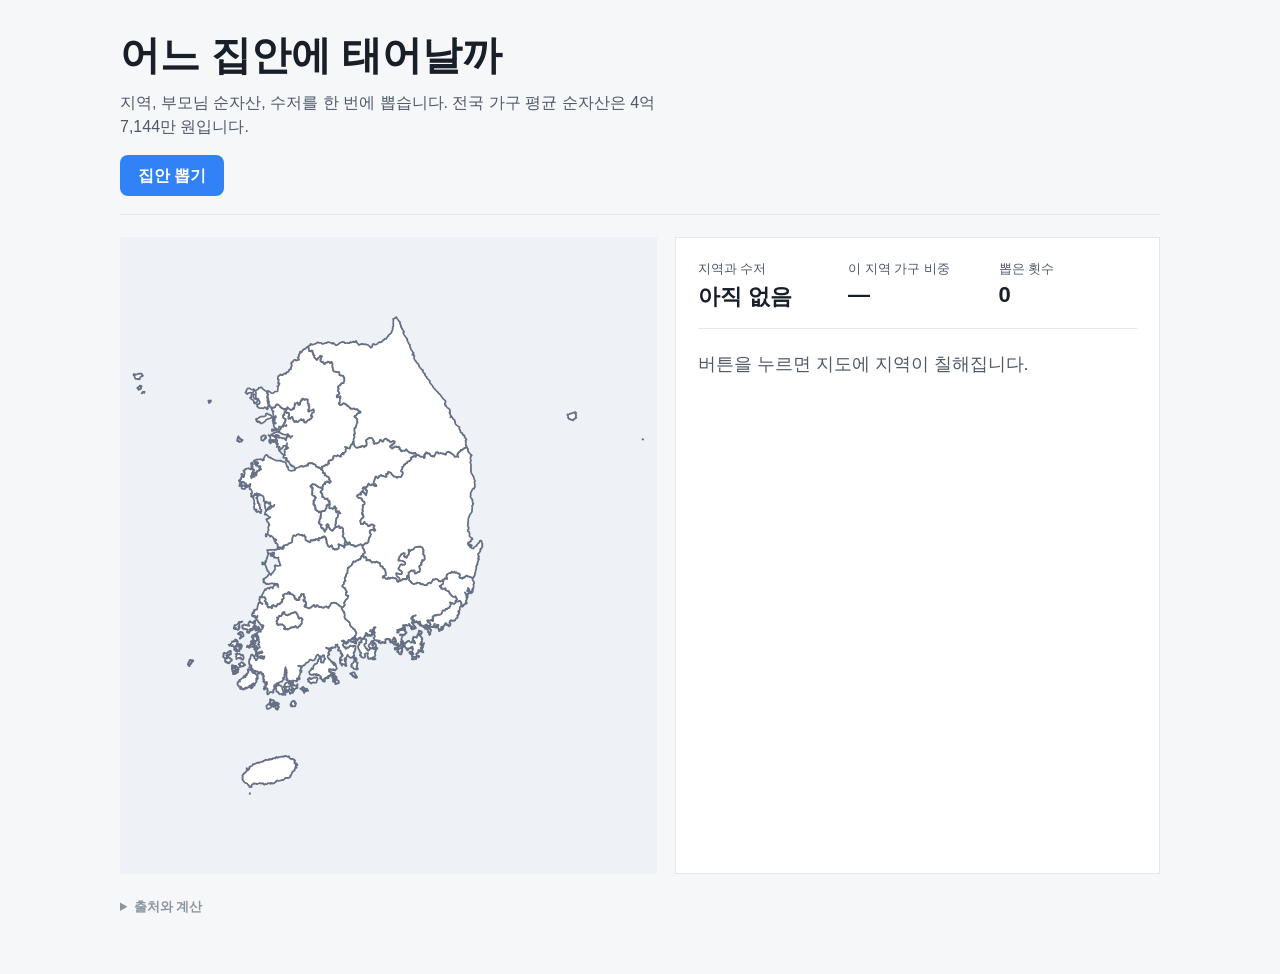
==== index.html @ dba1533b "Add the page that draws which Korean household you are born into. Co-authored-by: Cursor <cursoragen" ====
<!doctype html>
<html lang="ko">
<head>
<meta charset="utf-8">
<meta name="viewport" content="width=device-width, initial-scale=1">
<title>어느 집안에 태어날까</title>
<style>
  * { box-sizing: border-box; }

  body {
    margin: 0;
    background: #f6f7f9;
    color: #191f28;
    font-family: "Pretendard", "Apple SD Gothic Neo", "Malgun Gothic", "Noto Sans KR", sans-serif;
    word-break: keep-all;
    overflow-wrap: anywhere;
  }

  .wrap {
    max-width: 1080px;
    margin: 0 auto;
    padding: 28px 20px 56px;
  }

  .mast {
    margin-bottom: 22px;
    padding-bottom: 18px;
    border-bottom: 1px solid #e5e8eb;
  }

  h1 {
    margin: 0;
    font-size: 40px;
    font-weight: 800;
    letter-spacing: 0;
  }

  .subtitle {
    margin: 8px 0 0;
    max-width: 36em;
    color: #4e5968;
    font-size: 16px;
    line-height: 1.5;
  }

  #rebirthBtn {
    display: inline-block;
    margin-top: 16px;
    border: 0;
    border-radius: 8px;
    padding: 11px 18px;
    background: #3182f6;
    color: #fff;
    font: inherit;
    font-size: 16px;
    font-weight: 700;
    line-height: 1.2;
    cursor: pointer;
  }

  #rebirthBtn:hover { background: #1b64da; }

  .stage {
    display: grid;
    grid-template-columns: 1.05fr 0.95fr;
    gap: 18px;
    align-items: start;
  }

  #mapBox {
    background: #eef2f6;
    overflow: hidden;
  }

  #koreaMap {
    display: block;
    width: 100%;
    height: auto;
  }

  .province {
    fill: #ffffff;
    stroke: #667085;
    stroke-width: 2;
    stroke-linejoin: round;
  }

  .province.selected {
    fill: #3182f6;
    stroke: #1849a0;
    stroke-width: 2.6;
  }

  .sheet {
    background: #ffffff;
    border: 1px solid #e5e8eb;
    padding: 22px 22px 18px;
    min-height: 100%;
  }

  .stats {
    display: grid;
    grid-template-columns: 1fr 1fr 1fr;
    gap: 12px;
    margin-bottom: 22px;
    padding-bottom: 16px;
    border-bottom: 1px solid #e5e8eb;
  }

  .label {
    font-size: 13px;
    letter-spacing: 0;
    color: #4e5968;
    margin-bottom: 4px;
  }

  .value {
    font-size: 22px;
    font-weight: 800;
    word-break: keep-all;
  }

  #result { display: none; }

  .lead {
    margin: 0 0 14px;
    font-size: 18px;
    line-height: 1.6;
  }

  #result strong {
    font-size: 22px;
    font-weight: 800;
    color: #191f28;
  }

  .waiting {
    margin: 0;
    color: #4e5968;
    font-size: 18px;
    line-height: 1.5;
  }

  .history {
    margin: 18px 0 0;
    padding-top: 14px;
    border-top: 1px solid #e5e8eb;
  }

  .history h2 {
    margin: 0 0 8px;
    font-size: 13px;
    font-weight: 700;
    color: #8b95a1;
  }

  .history ul {
    margin: 0;
    padding: 0;
    list-style: none;
  }

  .history li {
    padding: 7px 0;
    border-top: 1px solid #f2f4f6;
    font-size: 14px;
    line-height: 1.45;
  }

  .history li:first-child {
    border-top: 0;
    padding-top: 0;
  }

  .past {
    display: grid;
    grid-template-columns: 2.6em 3.4em 1fr;
    gap: 8px;
    align-items: baseline;
  }

  .past .where,
  .past .spoon {
    font-weight: 700;
    color: #191f28;
  }

  .past .asset { color: #4e5968; }

  .plainPast { color: #4e5968; }

  .foot { margin-top: 22px; }

  .sources {
    color: #4e5968;
    font-size: 13px;
    line-height: 1.65;
  }

  .sources summary {
    cursor: pointer;
    width: fit-content;
    color: #8b95a1;
    font-weight: 700;
  }

  .sourceList {
    margin: 10px 0 0;
    padding: 0;
    list-style: none;
  }

  .sourceList li { padding: 3px 0; }

  .sources p { margin: 10px 0 0; }

  .sources a {
    color: #1b64da;
    margin-right: 14px;
  }

  .copyBtn {
    margin-top: 8px;
    border: 1px solid #d1d6db;
    border-radius: 8px;
    padding: 8px 12px;
    background: #fff;
    color: #191f28;
    font-family: "Apple SD Gothic Neo", "Noto Sans KR", sans-serif;
    font-size: 14px;
    cursor: pointer;
  }

  @media (max-width: 800px) {
    h1 { font-size: 32px; }
    .stage { grid-template-columns: 1fr; }
    .stats { grid-template-columns: 1fr; }
  }
</style>
</head>
<body>
<div class="wrap">
  <header class="mast">
    <div>
      <h1>어느 집안에 태어날까</h1>
      <p class="subtitle">지역, 부모님 순자산, 수저를 한 번에 뽑습니다. 전국 가구 평균 순자산은 4억 7,144만 원입니다.</p>
      <button id="rebirthBtn" type="button">집안 뽑기</button>
    </div>
  </header>

  <div class="stage">
    <div id="mapBox">
      <svg id="koreaMap" viewBox="0 0 640 760" role="img" aria-label="대한민국 시도 지도"></svg>
    </div>

    <section class="sheet">
      <div class="stats">
        <div>
          <div class="label">지역과 수저</div>
          <div class="value" id="resultSpoon">아직 없음</div>
        </div>
        <div>
          <div class="label">이 지역 가구 비중</div>
          <div class="value" id="resultChance">—</div>
        </div>
        <div>
          <div class="label">뽑은 횟수</div>
          <div class="value" id="rollCount">0</div>
        </div>
      </div>

      <p class="waiting" id="waiting">버튼을 누르면 지도에 지역이 칠해집니다.</p>
      <div id="result">
        <p class="lead">당신은 <strong id="bornRegion"></strong>에서 태어났습니다.</p>
        <p class="lead">부모님 순자산은 <strong id="bornAsset"></strong>입니다.</p>
        <p class="lead"><strong id="bornSpoon"></strong>로 태어났습니다.</p>
        <button id="copyBtn" class="copyBtn" type="button">이 결과 복사</button>
      </div>
      <div class="history" id="history" hidden></div>
    </section>
  </div>

  <footer class="foot">
    <details class="sources">
      <summary>출처와 계산</summary>
      <ul class="sourceList">
        <li>자산은 2025년 가계금융복지조사, 2025년 3월 31일 기준입니다.</li>
        <li>순자산은 집, 전세보증금, 예금, 주식에서 빚을 뺀 가구 금액입니다.</li>
        <li>지역은 2024년 가구 22,997,120으로 뽑고, 자산 분위는 전국 기준 각 10%입니다.</li>
        <li>수저는 1–4분위 흙, 5–7 동, 8–9 은, 10 금입니다. 이 페이지가 붙인 이름입니다.</li>
        <li>1분위 평균은 -771만 원, 10분위 평균은 21억 7,122만 원입니다.</li>
        <li>지도 경계는 통계청 2018년 시도 경계입니다.</li>
      </ul>
      <p>
        <a href="https://mods.go.kr/board.es?act=view&bid=215&list_no=439535&mid=a10301040300" target="_blank" rel="noopener noreferrer">조사 보도자료</a>
        <a href="https://beezbook.com/net-worth-rank" target="_blank" rel="noopener noreferrer">분위 경계값</a>
        <a href="https://census.go.kr/sub/ehpp/bc/ehppbc100t01" target="_blank" rel="noopener noreferrer">2024년 시도별 가구</a>
      </p>
    </details>
  </footer>
</div>

<script src="korea-map.js"></script>
<script>
const BANDS = [
  { spoon: "금수저", min: 110020, max: null },
  { spoon: "은수저", min: 69380, max: 110020 },
  { spoon: "은수저", min: 46180, max: 69380 },
  { spoon: "동수저", min: 33050, max: 46180 },
  { spoon: "동수저", min: 23860, max: 33050 },
  { spoon: "동수저", min: 16472, max: 23860 },
  { spoon: "흙수저", min: 10296, max: 16472 },
  { spoon: "흙수저", min: 5108, max: 10296 },
  { spoon: "흙수저", min: 1210, max: 5108 },
  { spoon: "흙수저", min: null, max: 1210 }
];

const STORE = "household-rebirth-v1";

function formatMan(man) {
  const sign = man < 0 ? "-" : "";
  const abs = Math.abs(man);
  const eok = Math.floor(abs / 10000);
  const rest = abs % 10000;
  const restText = rest.toLocaleString("ko-KR");
  if (eok === 0) return sign + restText + "만\u00A0원";
  if (rest === 0) return sign + eok + "억\u00A0원";
  return sign + eok + "억\u00A0" + restText + "만\u00A0원";
}

function rangeText(band) {
  if (band.min == null) return formatMan(band.max) + " 미만";
  if (band.max == null) return formatMan(band.min) + " 이상";
  return formatMan(band.min) + " 이상, " + formatMan(band.max) + " 미만";
}

const map = document.getElementById("koreaMap");
PROVINCES.forEach((province) => {
  const shape = document.createElementNS("http://www.w3.org/2000/svg", "path");
  shape.setAttribute("d", province.d);
  shape.setAttribute("class", "province");
  shape.dataset.code = province.code;
  map.appendChild(shape);
});

function pickProvince() {
  let ticket = Math.random() * HOUSEHOLDS;
  for (const province of PROVINCES) {
    ticket -= province.households;
    if (ticket < 0) return province;
  }
  return PROVINCES[PROVINCES.length - 1];
}

function regionChance(province) {
  return (province.households / HOUSEHOLDS * 100).toFixed(1) + "%";
}

let rolls = 0;
let history = [];
let lastShare = "";

try {
  const saved = JSON.parse(localStorage.getItem(STORE) || "null");
  if (saved && Array.isArray(saved.history)) {
    rolls = saved.rolls || 0;
    history = saved.history.slice(0, 12);
    document.getElementById("rollCount").textContent = String(rolls);
    paintHistory(false);
  }
} catch (err) {
  rolls = 0;
  history = [];
}

function paintHistory(skipLatest) {
  const box = document.getElementById("history");
  const past = (skipLatest ? history.slice(1) : history)
    .filter((item) => item.split(" · ").length >= 3)
    .slice(0, 5);
  box.replaceChildren();
  if (!past.length) {
    box.hidden = true;
    return;
  }
  box.hidden = false;
  const title = document.createElement("h2");
  title.textContent = "이전 결과";
  const list = document.createElement("ul");
  past.forEach((item) => {
    const li = document.createElement("li");
    const parts = item.split(" · ");
    if (parts.length >= 3) {
      const row = document.createElement("div");
      row.className = "past";
      const where = document.createElement("span");
      where.className = "where";
      where.textContent = parts[0];
      const spoon = document.createElement("span");
      spoon.className = "spoon";
      spoon.textContent = parts[1];
      const asset = document.createElement("span");
      asset.className = "asset";
      asset.textContent = parts.slice(2).join(" · ")
        .replace(/ /g, "\u00A0")
        .replace(/\u00A0(이상|미만)/g, " $1")
        .replace(/,\u00A0/g, ", ");
      row.append(where, spoon, asset);
      li.appendChild(row);
    } else {
      li.className = "plainPast";
      li.textContent = item;
    }
    list.appendChild(li);
  });
  box.append(title, list);
}

function save() {
  localStorage.setItem(STORE, JSON.stringify({ rolls, history: history.slice(0, 12) }));
}

function roll() {
  const band = BANDS[Math.floor(Math.random() * BANDS.length)];
  const province = pickProvince();
  const chance = regionChance(province);
  const asset = rangeText(band);
  const life = province.name + " · " + band.spoon + " · " + asset;
  rolls += 1;
  document.getElementById("rollCount").textContent = String(rolls);
  document.getElementById("resultSpoon").textContent = province.name + " " + band.spoon;
  document.getElementById("resultChance").textContent = chance;
  document.getElementById("bornRegion").textContent = province.name;
  document.getElementById("bornAsset").textContent = asset;
  document.getElementById("bornSpoon").textContent = band.spoon;

  document.querySelectorAll(".province").forEach((shape) => {
    shape.classList.toggle("selected", shape.dataset.code === province.code);
  });

  document.getElementById("waiting").style.display = "none";
  document.getElementById("result").style.display = "block";

  history.unshift(life);
  history = history.slice(0, 12);
  paintHistory(true);

  lastShare = [
    province.name + "에서 태어났습니다.",
    "부모님 순자산은 " + asset + "입니다.",
    band.spoon + "로 태어났습니다."
  ].join("\n");
  save();
}

document.getElementById("rebirthBtn").addEventListener("click", roll);
document.getElementById("copyBtn").addEventListener("click", async () => {
  const button = document.getElementById("copyBtn");
  try {
    await navigator.clipboard.writeText(lastShare);
    button.textContent = "복사했습니다";
  } catch (err) {
    button.textContent = "복사를 못 했습니다";
  }
  setTimeout(() => {
    button.textContent = "결과 복사";
  }, 1200);
});
</script>
</body>
</html>
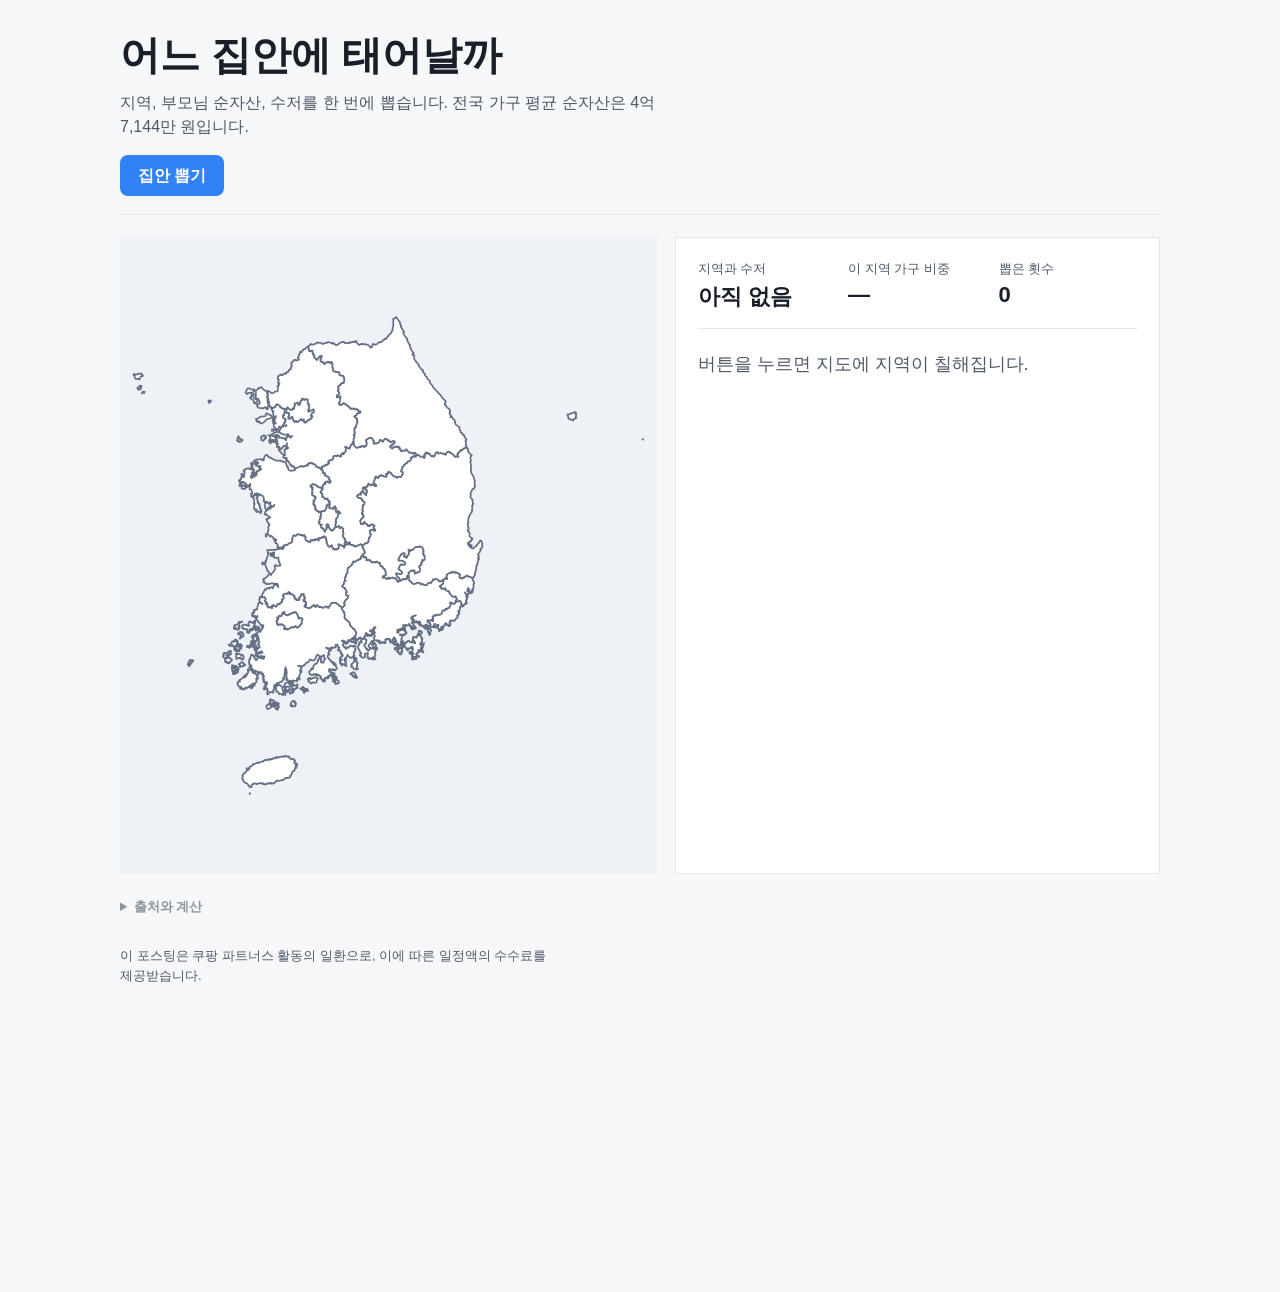
==== commit 45e091a5: "Add a Coupang Partners product banner with the required disclosure. Co-authored-by: Cursor <cursorag" ====
--- a/index.html
+++ b/index.html
@@ -229,6 +229,21 @@
     font-family: "Apple SD Gothic Neo", "Noto Sans KR", sans-serif;
     font-size: 14px;
     cursor: pointer;
+  }
+
+  .partner { margin-top: 28px; }
+
+  .partner p {
+    margin: 0 0 10px;
+    max-width: 36em;
+    color: #4e5968;
+    font-size: 13px;
+    line-height: 1.55;
+  }
+
+  .partner iframe {
+    display: block;
+    border: 0;
   }
 
   @media (max-width: 800px) {
@@ -298,6 +313,11 @@
       </p>
     </details>
   </footer>
+
+  <aside class="partner">
+    <p>이 포스팅은 쿠팡 파트너스 활동의 일환으로, 이에 따른 일정액의 수수료를 제공받습니다.</p>
+    <iframe src="https://coupa.ng/cp565b" width="120" height="240" frameborder="0" scrolling="no" referrerpolicy="unsafe-url" title="쿠팡 상품"></iframe>
+  </aside>
 </div>
 
 <script src="korea-map.js"></script>
@@ -453,6 +473,16 @@
   save();
 }
 
+try {
+  if (!sessionStorage.getItem("household-visit")) {
+    fetch("https://abacus.jasoncameron.dev/hit/simsimlab/household", { mode: "no-cors", cache: "no-store" })
+      .then(function () {
+        try { sessionStorage.setItem("household-visit", "1"); } catch (err) {}
+      })
+      .catch(function () {});
+  }
+} catch (err) {}
+
 document.getElementById("rebirthBtn").addEventListener("click", roll);
 document.getElementById("copyBtn").addEventListener("click", async () => {
   const button = document.getElementById("copyBtn");
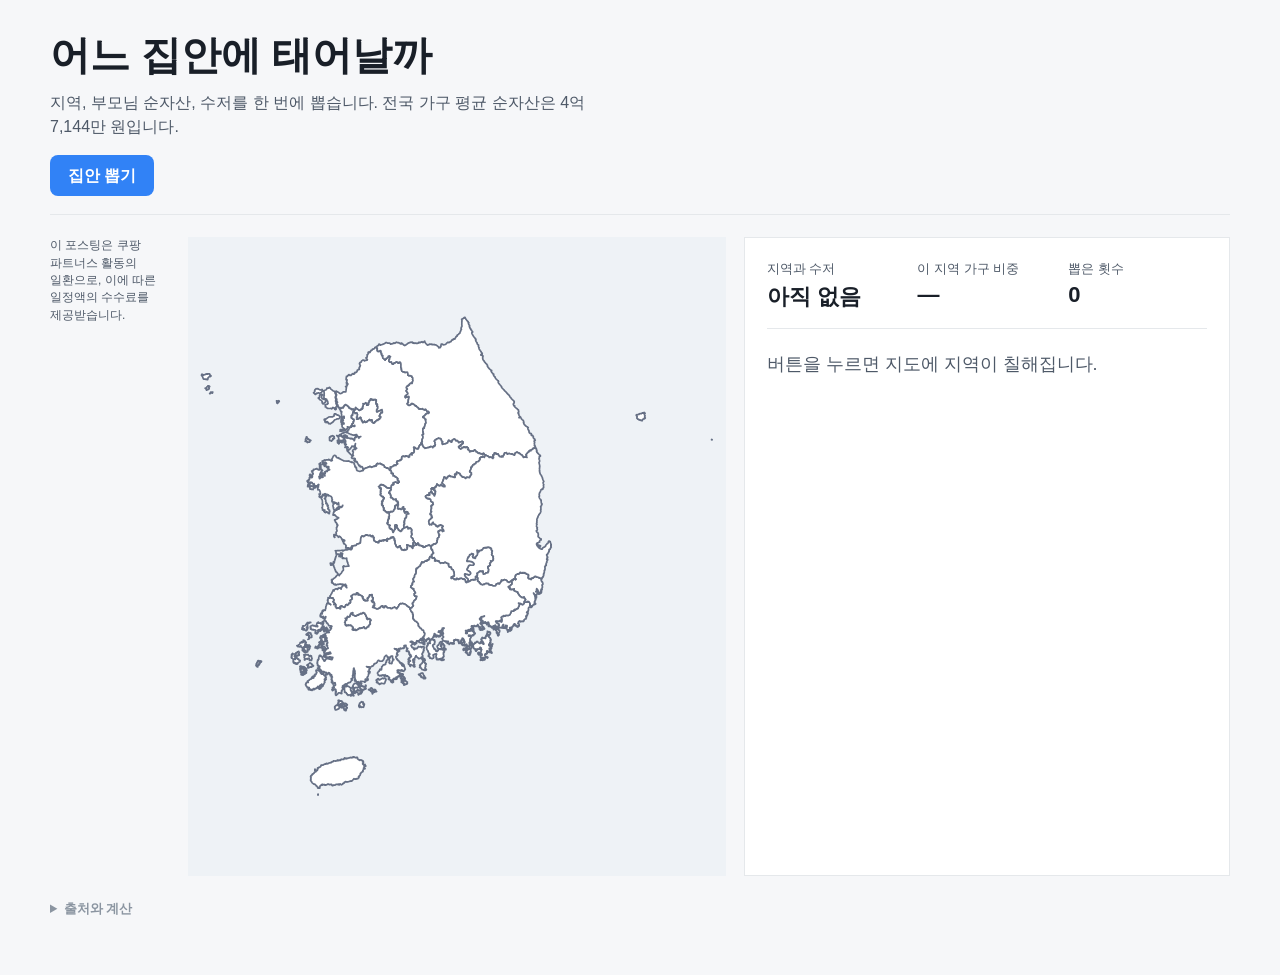
==== commit befc3696: "Move the Coupang banner to the left of the map. Co-authored-by: Cursor <cursoragent@cursor.com>" ====
--- a/index.html
+++ b/index.html
@@ -17,7 +17,7 @@
   }
 
   .wrap {
-    max-width: 1080px;
+    max-width: 1220px;
     margin: 0 auto;
     padding: 28px 20px 56px;
   }
@@ -62,7 +62,7 @@
 
   .stage {
     display: grid;
-    grid-template-columns: 1.05fr 0.95fr;
+    grid-template-columns: 120px 1.05fr 0.95fr;
     gap: 18px;
     align-items: start;
   }
@@ -231,14 +231,13 @@
     cursor: pointer;
   }
 
-  .partner { margin-top: 28px; }
+  .partner { margin: 0; }
 
   .partner p {
-    margin: 0 0 10px;
-    max-width: 36em;
+    margin: 0 0 8px;
     color: #4e5968;
-    font-size: 13px;
-    line-height: 1.55;
+    font-size: 12px;
+    line-height: 1.45;
   }
 
   .partner iframe {
@@ -264,6 +263,11 @@
   </header>
 
   <div class="stage">
+    <aside class="partner">
+      <p>이 포스팅은 쿠팡 파트너스 활동의 일환으로, 이에 따른 일정액의 수수료를 제공받습니다.</p>
+      <iframe src="https://coupa.ng/cp565b" width="120" height="240" frameborder="0" scrolling="no" referrerpolicy="unsafe-url" title="쿠팡 상품"></iframe>
+    </aside>
+
     <div id="mapBox">
       <svg id="koreaMap" viewBox="0 0 640 760" role="img" aria-label="대한민국 시도 지도"></svg>
     </div>
@@ -313,11 +317,6 @@
       </p>
     </details>
   </footer>
-
-  <aside class="partner">
-    <p>이 포스팅은 쿠팡 파트너스 활동의 일환으로, 이에 따른 일정액의 수수료를 제공받습니다.</p>
-    <iframe src="https://coupa.ng/cp565b" width="120" height="240" frameborder="0" scrolling="no" referrerpolicy="unsafe-url" title="쿠팡 상품"></iframe>
-  </aside>
 </div>
 
 <script src="korea-map.js"></script>
